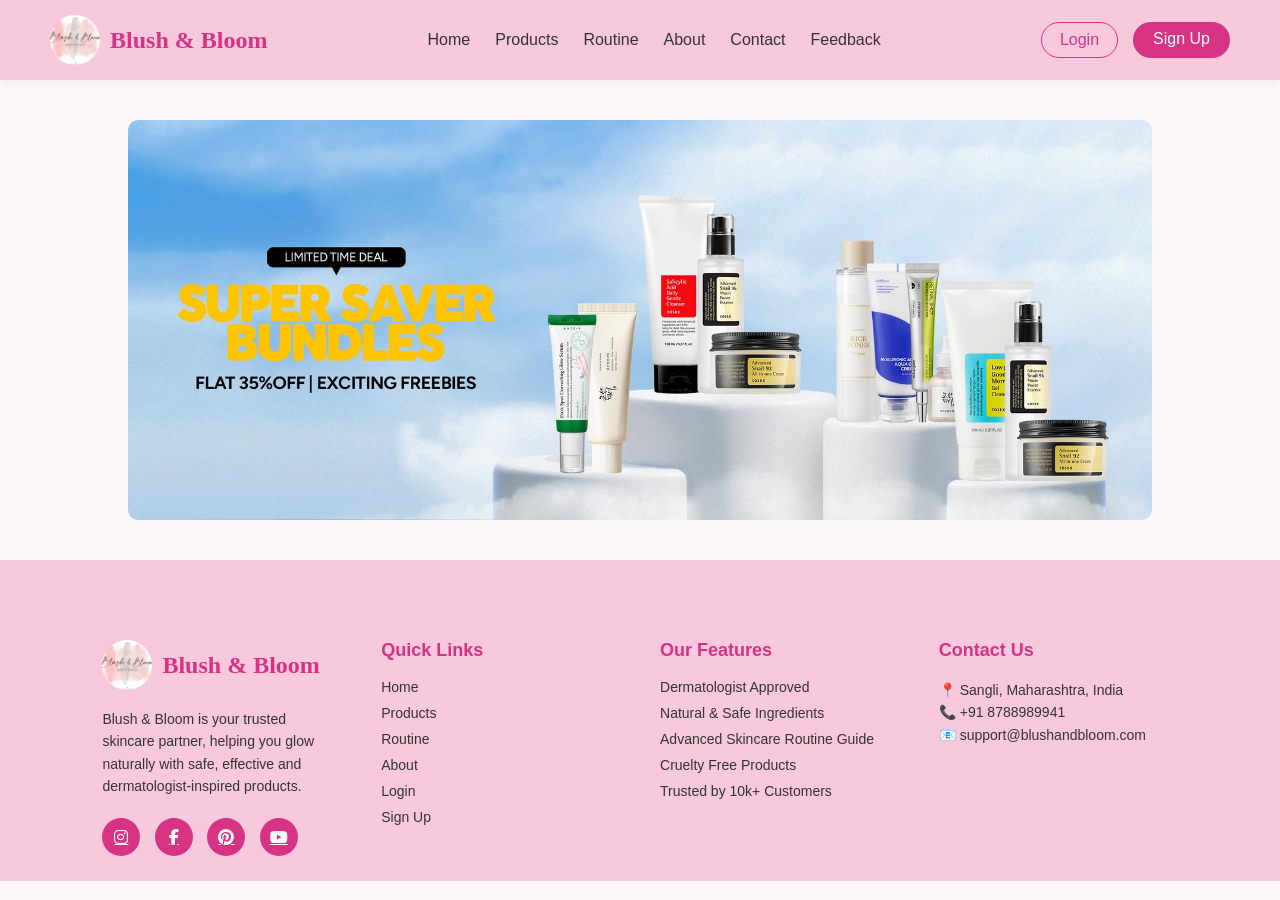
==== index.html @ 433537f0 "fix the footer logo" ====
<!DOCTYPE html>
<html lang="en">
<head>

    <title>Blush & Bloom</title>
    <link rel="stylesheet" href="css/index.css">
   <link rel="stylesheet" href="https://cdnjs.cloudflare.com/ajax/libs/font-awesome/6.5.0/css/all.min.css">
</head>
<body>

    <nav class="navbar">
        <div class="nav-left">
        <img src="images/logo.jpeg" alt="Logo" class="logo">
        <h2 class="brand">Blush & Bloom</h2>
        </div>

        <ul class="nav-links">
            <li><a href="./..index.html">Home</a></li>
            <li><a href="./pages/product.html">Products</a></li>
            <li><a href="./pages/routine.html">Routine</a></li>
            <li><a href="./pages/about.html">About</a></li>
            <li><a href="./pages/contact.html">Contact</a></li>
            <li><a href="./pages/feedback.html">Feedback</a></li>
        </ul>

        <div class="auth-buttons">
            <a href="pages/login.html" class="login-btn">Login</a>
            <a href="./pages/signup.html" class="signup-btn">Sign Up</a>
        </div>
    </nav>

   <section class="slider">

<img src="images/slide1.webp" class="slide active">
<img src="images/slide2.webp" class="slide">
<img src="images/slide3.webp" class="slide">
<img src="images/slide4.webp" class="slide">
<img src="images/slide5.webp" class="slide">
<img src="images/slide6.webp" class="slide">
</section>

<script src="js/index.js"></script>

   <footer class="footer">

    <div class="footer-container">

    
        <div class="footer-col">
          <div class="nav-left">
        <img src="images/logo.jpeg" alt="Logo" class="logo">
        <h2 class="brand">Blush & Bloom</h2>
        </div> &nbsp;  &nbsp; &nbsp; &nbsp;
    
            <p>
                Blush & Bloom is your trusted skincare partner, 
                helping you glow naturally with safe, effective 
                and dermatologist-inspired products.
            </p>

            <div class="social-icons">
                <a href="#"><i class="fab fa-instagram"></i></a>
                <a href="#"><i class="fab fa-facebook-f"></i></a>
                <a href="#"><i class="fab fa-pinterest"></i></a>
                <a href="#"><i class="fab fa-youtube"></i></a>
            </div>
        </div>

      
        <div class="footer-col">
            <h3>Quick Links</h3>
            <ul>
                <li><a href="index.html">Home</a></li>
                <li><a href="pages/product.html">Products</a></li>
                <li><a href="pages/routine.html">Routine</a></li>
                <li><a href="pages/about.html">About</a></li>
                <li><a href="pages/login.html">Login</a></li>
                <li><a href="pages/signup.html">Sign Up</a></li>
            </ul>
        </div>

    <div class="footer-col">
            <h3>Our Features</h3>
            <ul>
                <li> Dermatologist Approved</li>
                <li> Natural & Safe Ingredients</li>
                <li>Advanced Skincare Routine Guide</li>
                <li>Cruelty Free Products</li>
                <li>Trusted by 10k+ Customers</li>
            </ul>
        </div>
             
       <div class="footer-col">
            <h3>Contact Us</h3>
            <p>📍 Sangli, Maharashtra, India</p>
            <p>📞 +91 8788989941</p>
            <p>📧 support@blushandbloom.com</p>
        </div> 

    </div>
</footer>
---- css/index.css ----
* {
    margin: 0;
    padding: 0;
    box-sizing: border-box;
}

body {
    font-family: Arial, sans-serif;
    background-color: #fff8fb;
}


.logo {
    font-size: 24px;
    font-weight: bold;
    color: #d63384;
    
}
body{
    margin:0;
}

.navbar{
    display:flex;
    align-items:center;
    padding:0;
}

.navbar {
    display: flex;
    justify-content: space-between;
    align-items: center;
    padding: 15px 50px;
    background-color: #f8c8dc;
    box-shadow: 0 4px 8px rgba(0,0,0,0.05);
}

.logo{
    width:50px;
    height:50px;
    border-radius:50%;
    object-fit:cover;
    margin-left:0.001cm;
}

.nav-left{
    display:flex;
    align-items:center;
    gap:10px;
}

.logo{
    width:50px;
    height:50px;
    border-radius:50%;
    object-fit:cover;
}

.brand{
    font-family:serif;
    color:#d63384;
}

.nav-links{
    list-style:none;
    display:flex;
    gap:25px;
}

.nav-links a{
    text-decoration:none;
    color:black;
    font-weight:500;
}


.nav-links {
    list-style: none;
    display: flex;
    gap: 25px;
}

.nav-links li {
    list-style: none;
}

.nav-links a {
    text-decoration: none;
    color: #333;
    font-weight: 500;
    transition: 0.3s;
}

.nav-links a:hover {
    color: #d63384;
}

.auth-buttons {
    display: flex;
    gap: 15px;
}

.login-btn {
    padding: 8px 18px;
    border: 1px solid #d63384;
    border-radius: 25px;
    text-decoration: none;
    color: #d63384;
    transition: 0.3s;
}

.login-btn:hover {
    background-color: #d63384;
    color: white;
}

.signup-btn {
    padding: 8px 20px;
    background-color: #d63384;
    color: white;
    border-radius: 25px;
    text-decoration: none;
    transition: 0.3s;
}

.signup-btn:hover {
    background-color: #b0256a;
}

.hero {
    text-align: center;
    padding: 100px 20px;
}

.hero h1 {
    font-size: 36px;
    color: #d63384;
}

.hero p {
    margin-top: 10px;
    font-size: 18px;
    color: #555;
}

.hero {
    flex: 1;
}

.slider{
width:80%;
height:400px;
margin:40px auto;
overflow:hidden;
border-radius:10px;
}

.slide{
width:100%;
height:100%;
object-fit:cover;
object-position:center;
display:none;
}

.slide.active{
display:block;
}
.slides{
display:flex;
transition:transform 0.5s ease;
}

.footer {
    background-color: #f8c8dc;   
    color: #333;
    padding: 80px 8% 25px
}

.footer-container {
    display: flex;
    justify-content: space-between;
    flex-wrap: wrap;
    gap: 40px;
}

.footer-col {
    flex: 1;
    min-width: 230px;
}

.footer-logo {
    color: #d63384;
    margin-bottom: 15px;
    font-size: 22px;
}

.footer h3 {
    margin-bottom: 18px;
    color: #d63384;
    font-size: 18px;
}

.footer-col p {
    font-size: 14px;
    line-height: 1.6;
}

.footer-col ul {
    list-style: none;
}

.footer-col ul li {
    margin-bottom: 10px;
    font-size: 14px;
}

.footer-col ul li a {
    text-decoration: none;
    color: #333;
    transition: 0.3s;
}

.footer-col ul li a:hover {
    color: #d63384;
    padding-left: 5px;
}


.social-icons {
    margin-top: 20px;
}

.social-icons a {
    display: inline-flex;
    align-items: center;
    justify-content: center;
    width: 38px;
    height: 38px;
    border-radius: 50%;
    background-color: #d63384;
    color: #fff;
    margin-right: 10px;
    font-size: 16px;
    transition: 0.3s;
}

.social-icons a:hover {
    background-color: #b0256a;
    transform: translateY(-4px);
}

.footer-bottom {
    text-align: center;
    margin-top: 30px;
    border-top: 1px solid #f3b3cf;
    padding-top: 15px;
    font-size: 13px;
}


@media (max-width: 768px) {

    .footer-container {
        flex-direction: column;
        text-align: center;
    }

}
html, body {
    height: 100%;
}

body {
    display: flex;
    flex-direction: column;
}
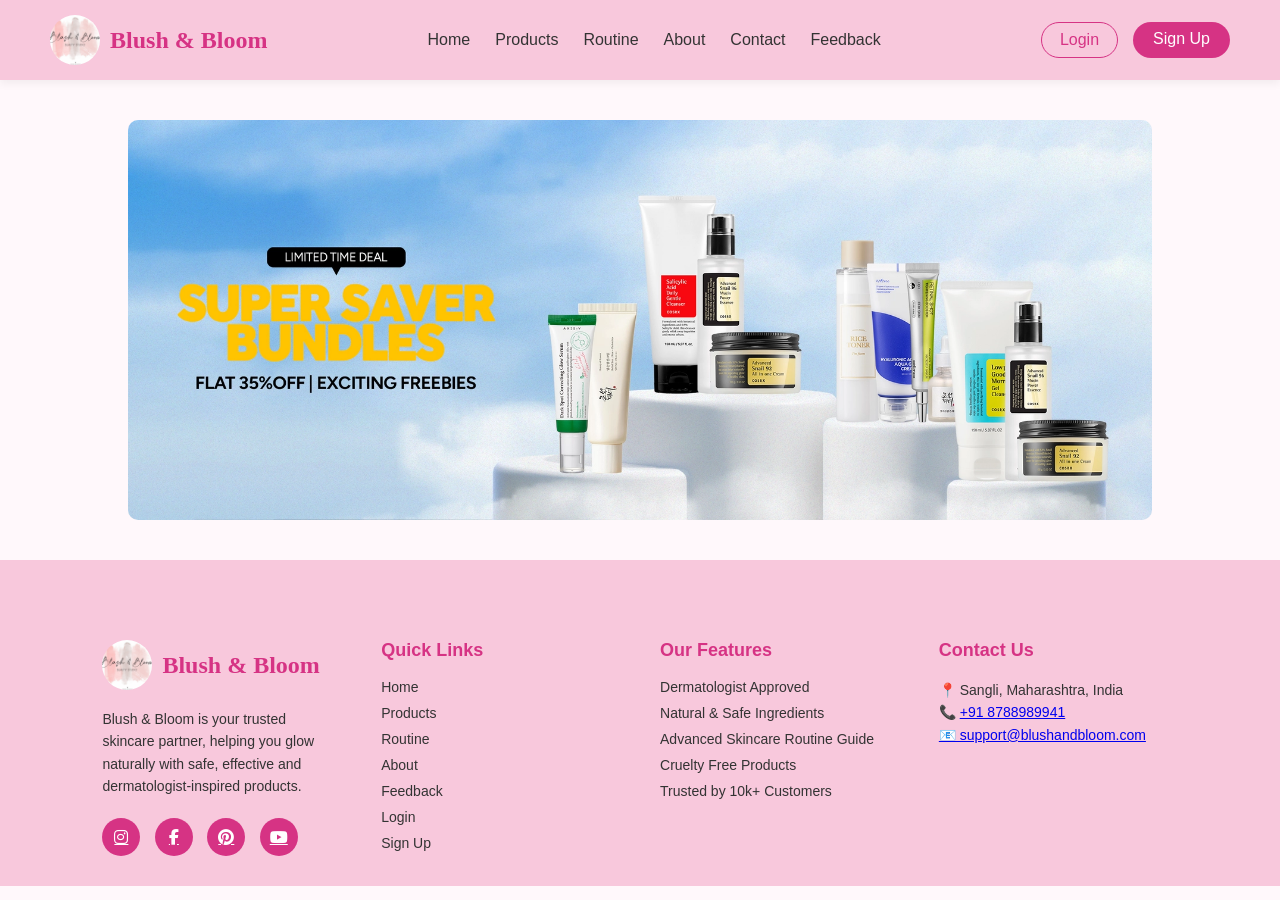
==== commit 78727e68: "Merge branch 'SayaliPawar1312:main' into main" ====
--- a/index.html
+++ b/index.html
@@ -59,6 +59,7 @@
             </p>
 
             <div class="social-icons">
+               
                 <a href="#"><i class="fab fa-instagram"></i></a>
                 <a href="#"><i class="fab fa-facebook-f"></i></a>
                 <a href="#"><i class="fab fa-pinterest"></i></a>
@@ -70,20 +71,21 @@
         <div class="footer-col">
             <h3>Quick Links</h3>
             <ul>
-                <li><a href="index.html">Home</a></li>
-                <li><a href="pages/product.html">Products</a></li>
-                <li><a href="pages/routine.html">Routine</a></li>
-                <li><a href="pages/about.html">About</a></li>
-                <li><a href="pages/login.html">Login</a></li>
-                <li><a href="pages/signup.html">Sign Up</a></li>
+               <li><a href="./index.html">Home</a></li>
+                <li><a href="./pages/product.html">Products</a></li>
+                <li><a href="./pages/routine.html">Routine</a></li>
+                <li><a href="./pages/about.html">About</a></li>
+             <li><a href="./pages/feedback.html">Feedback</a></li>
+                <li><a href="./pages/login.html">Login</a></li>
+                <li><a href="./pages/signup.html">Sign Up</a></li>
             </ul>
         </div>
 
     <div class="footer-col">
             <h3>Our Features</h3>
             <ul>
-                <li> Dermatologist Approved</li>
-                <li> Natural & Safe Ingredients</li>
+                <li>Dermatologist Approved</li>
+                <li>Natural & Safe Ingredients</li>
                 <li>Advanced Skincare Routine Guide</li>
                 <li>Cruelty Free Products</li>
                 <li>Trusted by 10k+ Customers</li>
@@ -93,8 +95,11 @@
        <div class="footer-col">
             <h3>Contact Us</h3>
             <p>📍 Sangli, Maharashtra, India</p>
-            <p>📞 +91 8788989941</p>
-            <p>📧 support@blushandbloom.com</p>
+            <p>📞 <a href="tel:+8788989941" class="menu-subitem">+91 8788989941</a></p>
+            <p> <a href="mailto:support@blushandbloom.com.com" class="menu-subitem">
+                 📧 support@blushandbloom.com
+                </a>
+         
         </div> 
 
     </div>
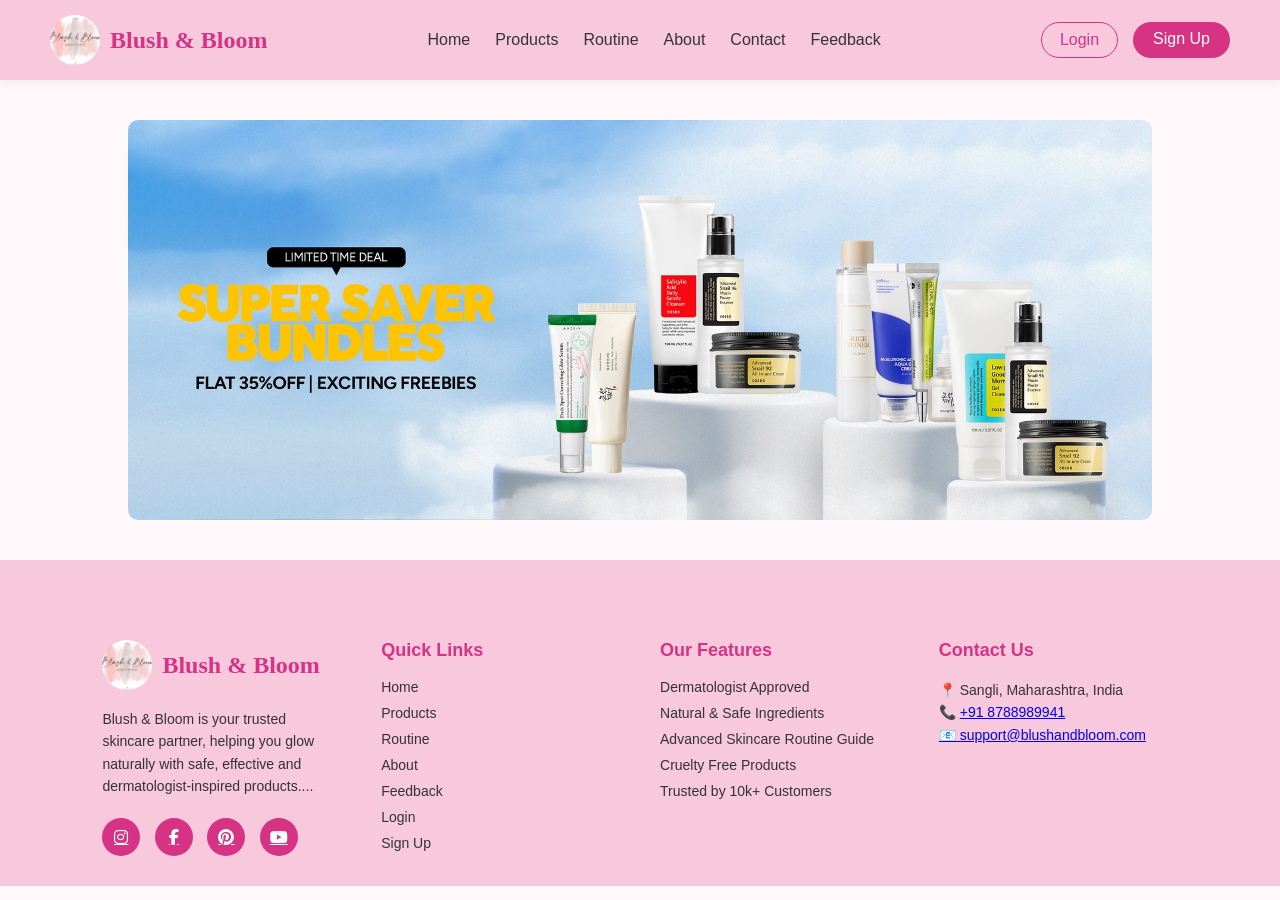
==== commit 12e8f2f5: "Merge branch 'SayaliPawar1312:main' into main" ====
--- a/index.html
+++ b/index.html
@@ -7,7 +7,6 @@
    <link rel="stylesheet" href="https://cdnjs.cloudflare.com/ajax/libs/font-awesome/6.5.0/css/all.min.css">
 </head>
 <body>
-
     <nav class="navbar">
         <div class="nav-left">
         <img src="images/logo.jpeg" alt="Logo" class="logo">
@@ -55,7 +54,7 @@
             <p>
                 Blush & Bloom is your trusted skincare partner, 
                 helping you glow naturally with safe, effective 
-                and dermatologist-inspired products.
+                and dermatologist-inspired products....
             </p>
 
             <div class="social-icons">
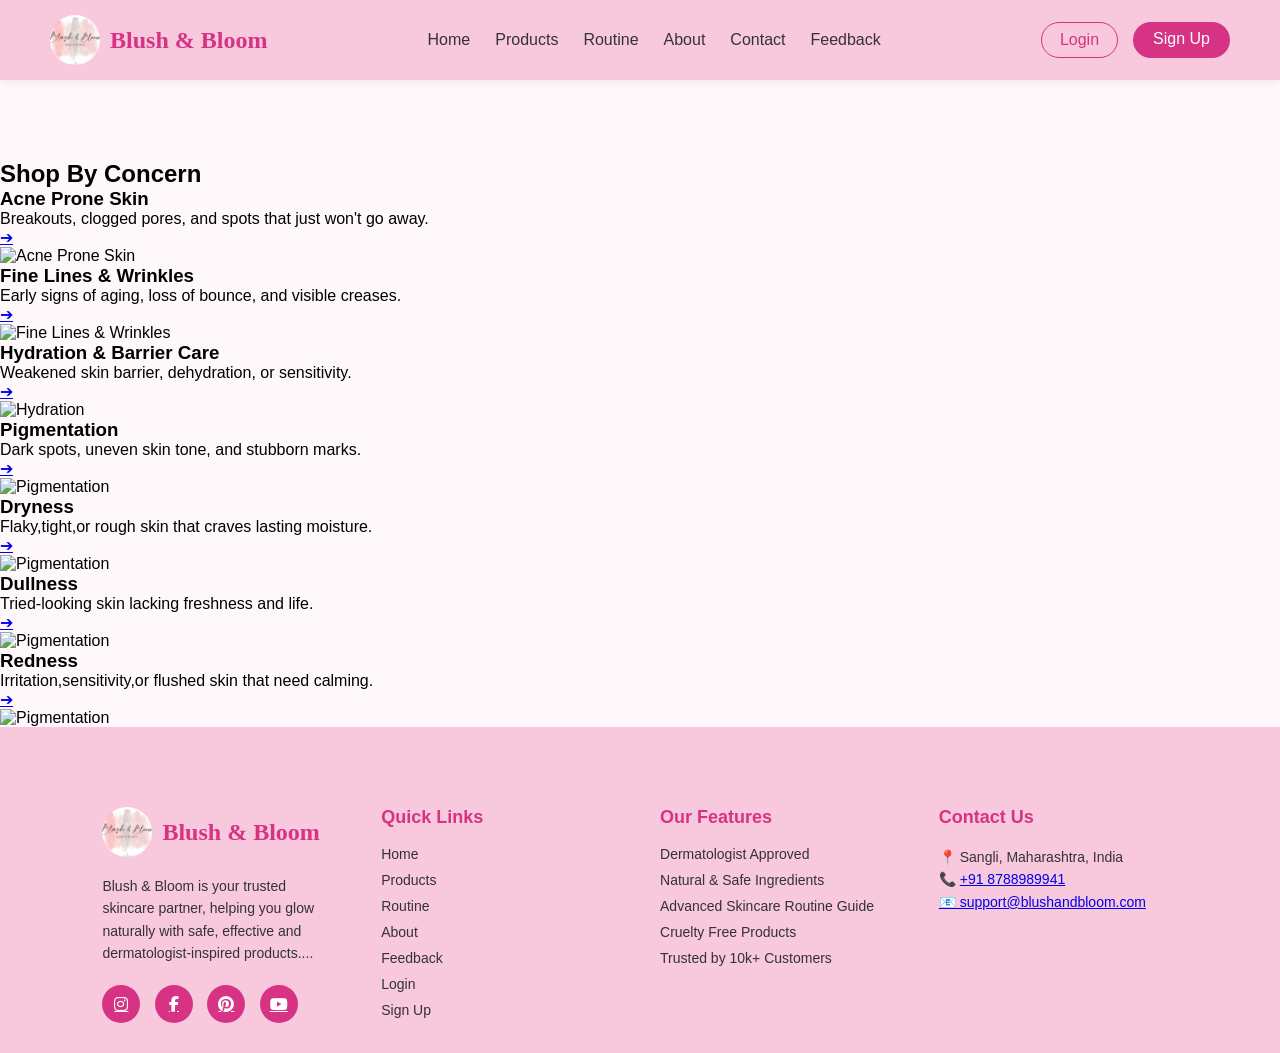
==== commit a5f1815d: "images added in cards" ====
--- a/index.html
+++ b/index.html
@@ -1,16 +1,18 @@
 <!DOCTYPE html>
 <html lang="en">
+
 <head>
 
     <title>Blush & Bloom</title>
-    <link rel="stylesheet" href="css/index.css">
-   <link rel="stylesheet" href="https://cdnjs.cloudflare.com/ajax/libs/font-awesome/6.5.0/css/all.min.css">
+    <link rel="stylesheet" href="./css/index.css">
+    <link rel="stylesheet" href="https://cdnjs.cloudflare.com/ajax/libs/font-awesome/6.5.0/css/all.min.css">
 </head>
+
 <body>
     <nav class="navbar">
         <div class="nav-left">
-        <img src="images/logo.jpeg" alt="Logo" class="logo">
-        <h2 class="brand">Blush & Bloom</h2>
+            <img src="images/logo.jpeg" alt="Logo" class="logo">
+            <h2 class="brand">Blush & Bloom</h2>
         </div>
 
         <ul class="nav-links">
@@ -28,78 +30,152 @@
         </div>
     </nav>
 
-   <section class="slider">
+    <div class="slider">
 
-<img src="images/slide1.webp" class="slide active">
-<img src="images/slide2.webp" class="slide">
-<img src="images/slide3.webp" class="slide">
-<img src="images/slide4.webp" class="slide">
-<img src="images/slide5.webp" class="slide">
-<img src="images/slide6.webp" class="slide">
+        <img src="images/slide1.webp" class="slide active">
+        <img src="images/slide2.webp" class="slide">
+        <img src="images/slide3.webp" class="slide">
+        <img src="images/slide4.webp" class="slide">
+        <img src="images/slide5.webp" class="slide">
+        <img src="images/slide6.webp" class="slide">
+    </div>
+
+    <script src="js/index.js"></script>
+
+    <section class="shop-by-concern">
+    <h2 class="section-title">Shop By Concern</h2>
+    
+    <div class="concern-container">
+        <div class="concern-card">
+            <div class="card-content">
+                <h3>Acne Prone Skin</h3>
+                <p>Breakouts, clogged pores, and spots that just won't go away.</p>
+                <a href="#" class="arrow-btn">➔</a>
+            </div>
+            <img src="images/.webp" alt="Acne Prone Skin">
+        </div>
+
+        <div class="concern-card">
+            <div class="card-content">
+                <h3>Fine Lines & Wrinkles</h3>
+                <p>Early signs of aging, loss of bounce, and visible creases.</p>
+                <a href="#" class="arrow-btn">➔</a>
+            </div>
+            <img src="images/fine-lines.webp" alt="Fine Lines & Wrinkles">
+        </div>
+
+        <div class="concern-card">
+            <div class="card-content">
+                <h3>Hydration & Barrier Care</h3>
+                <p>Weakened skin barrier, dehydration, or sensitivity.</p>
+                <a href="#" class="arrow-btn">➔</a>
+            </div>
+            <img src="images/hydration.webp" alt="Hydration">
+        </div>
+
+        <div class="concern-card">
+            <div class="card-content">
+                <h3>Pigmentation</h3>
+                <p>Dark spots, uneven skin tone, and stubborn marks.</p>
+                <a href="#" class="arrow-btn">➔</a>
+            </div>
+            <img src="images/pigmentation.webp" alt="Pigmentation">
+        </div>
+
+         <div class="concern-card">
+            <div class="card-content">
+                <h3>Dryness</h3>
+                <p>Flaky,tight,or rough skin that craves lasting moisture.</p>
+                <a href="#" class="arrow-btn">➔</a>
+            </div>
+            <img src="images/dryness.webp" alt="Pigmentation">
+        </div>
+
+         <div class="concern-card">
+            <div class="card-content">
+                <h3>Dullness</h3>
+                <p>Tried-looking skin lacking freshness and life.</p>
+                <a href="#" class="arrow-btn">➔</a>
+            </div>
+            <img src="images/dullness.webp" alt="Pigmentation">
+        </div>
+
+         <div class="concern-card">
+            <div class="card-content">
+                <h3>Redness</h3>
+                <p>Irritation,sensitivity,or flushed skin that need calming.</p>
+                <a href="#" class="arrow-btn">➔</a>
+            </div>
+            <img src="images/redness.webp" alt="Pigmentation">
+        </div>
+
+
+    </div>
 </section>
 
-<script src="js/index.js"></script>
+        </script>
+    </div>
 
-   <footer class="footer">
+    <footer class="footer">
 
-    <div class="footer-container">
+        <div class="footer-container">
 
-    
-        <div class="footer-col">
-          <div class="nav-left">
-        <img src="images/logo.jpeg" alt="Logo" class="logo">
-        <h2 class="brand">Blush & Bloom</h2>
-        </div> &nbsp;  &nbsp; &nbsp; &nbsp;
-    
-            <p>
-                Blush & Bloom is your trusted skincare partner, 
-                helping you glow naturally with safe, effective 
-                and dermatologist-inspired products....
-            </p>
 
-            <div class="social-icons">
-               
-                <a href="#"><i class="fab fa-instagram"></i></a>
-                <a href="#"><i class="fab fa-facebook-f"></i></a>
-                <a href="#"><i class="fab fa-pinterest"></i></a>
-                <a href="#"><i class="fab fa-youtube"></i></a>
+            <div class="footer-col">
+                <div class="nav-left">
+                    <img src="images/logo.jpeg" alt="Logo" class="logo">
+                    <h2 class="brand">Blush & Bloom</h2>
+                </div> &nbsp; &nbsp; &nbsp; &nbsp;
+
+                <p>
+                    Blush & Bloom is your trusted skincare partner,
+                    helping you glow naturally with safe, effective
+                    and dermatologist-inspired products....
+                </p>
+
+                <div class="social-icons">
+
+                    <a href="#"><i class="fab fa-instagram"></i></a>
+                    <a href="#"><i class="fab fa-facebook-f"></i></a>
+                    <a href="#"><i class="fab fa-pinterest"></i></a>
+                    <a href="#"><i class="fab fa-youtube"></i></a>
+                </div>
             </div>
+
+
+            <div class="footer-col">
+                <h3>Quick Links</h3>
+                <ul>
+                    <li><a href="./index.html">Home</a></li>
+                    <li><a href="./pages/product.html">Products</a></li>
+                    <li><a href="./pages/routine.html">Routine</a></li>
+                    <li><a href="./pages/about.html">About</a></li>
+                    <li><a href="./pages/feedback.html">Feedback</a></li>
+                    <li><a href="./pages/login.html">Login</a></li>
+                    <li><a href="./pages/signup.html">Sign Up</a></li>
+                </ul>
+            </div>
+
+            <div class="footer-col">
+                <h3>Our Features</h3>
+                <ul>
+                    <li>Dermatologist Approved</li>
+                    <li>Natural & Safe Ingredients</li>
+                    <li>Advanced Skincare Routine Guide</li>
+                    <li>Cruelty Free Products</li>
+                    <li>Trusted by 10k+ Customers</li>
+                </ul>
+            </div>
+
+            <div class="footer-col">
+                <h3>Contact Us</h3>
+                <p>📍 Sangli, Maharashtra, India</p>
+                <p>📞 <a href="tel:+8788989941" class="menu-subitem">+91 8788989941</a></p>
+                <p> <a href="mailto:support@blushandbloom.com.com" class="menu-subitem">
+                        📧 support@blushandbloom.com
+                    </a>
+
+            </div>
+
         </div>
-
-      
-        <div class="footer-col">
-            <h3>Quick Links</h3>
-            <ul>
-               <li><a href="./index.html">Home</a></li>
-                <li><a href="./pages/product.html">Products</a></li>
-                <li><a href="./pages/routine.html">Routine</a></li>
-                <li><a href="./pages/about.html">About</a></li>
-             <li><a href="./pages/feedback.html">Feedback</a></li>
-                <li><a href="./pages/login.html">Login</a></li>
-                <li><a href="./pages/signup.html">Sign Up</a></li>
-            </ul>
-        </div>
-
-    <div class="footer-col">
-            <h3>Our Features</h3>
-            <ul>
-                <li>Dermatologist Approved</li>
-                <li>Natural & Safe Ingredients</li>
-                <li>Advanced Skincare Routine Guide</li>
-                <li>Cruelty Free Products</li>
-                <li>Trusted by 10k+ Customers</li>
-            </ul>
-        </div>
-             
-       <div class="footer-col">
-            <h3>Contact Us</h3>
-            <p>📍 Sangli, Maharashtra, India</p>
-            <p>📞 <a href="tel:+8788989941" class="menu-subitem">+91 8788989941</a></p>
-            <p> <a href="mailto:support@blushandbloom.com.com" class="menu-subitem">
-                 📧 support@blushandbloom.com
-                </a>
-         
-        </div> 
-
-    </div>
-</footer>+    </footer>
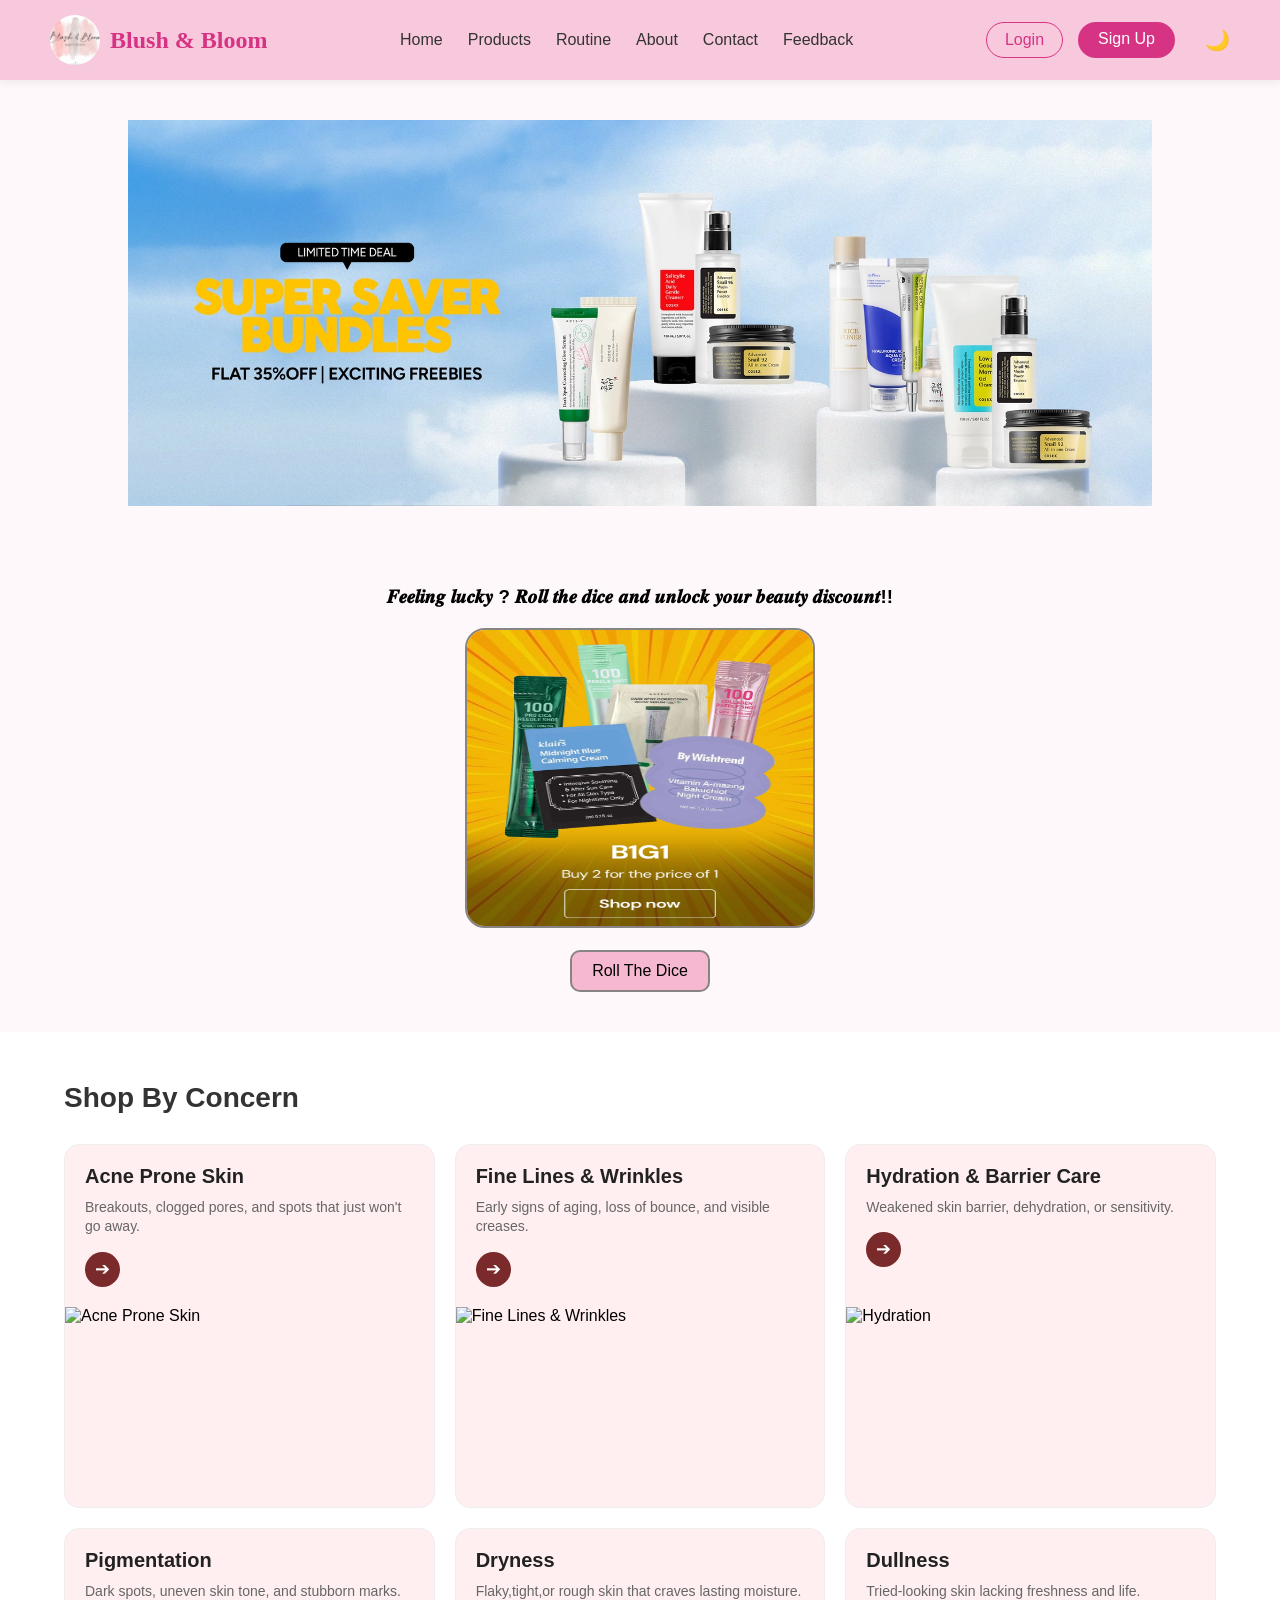
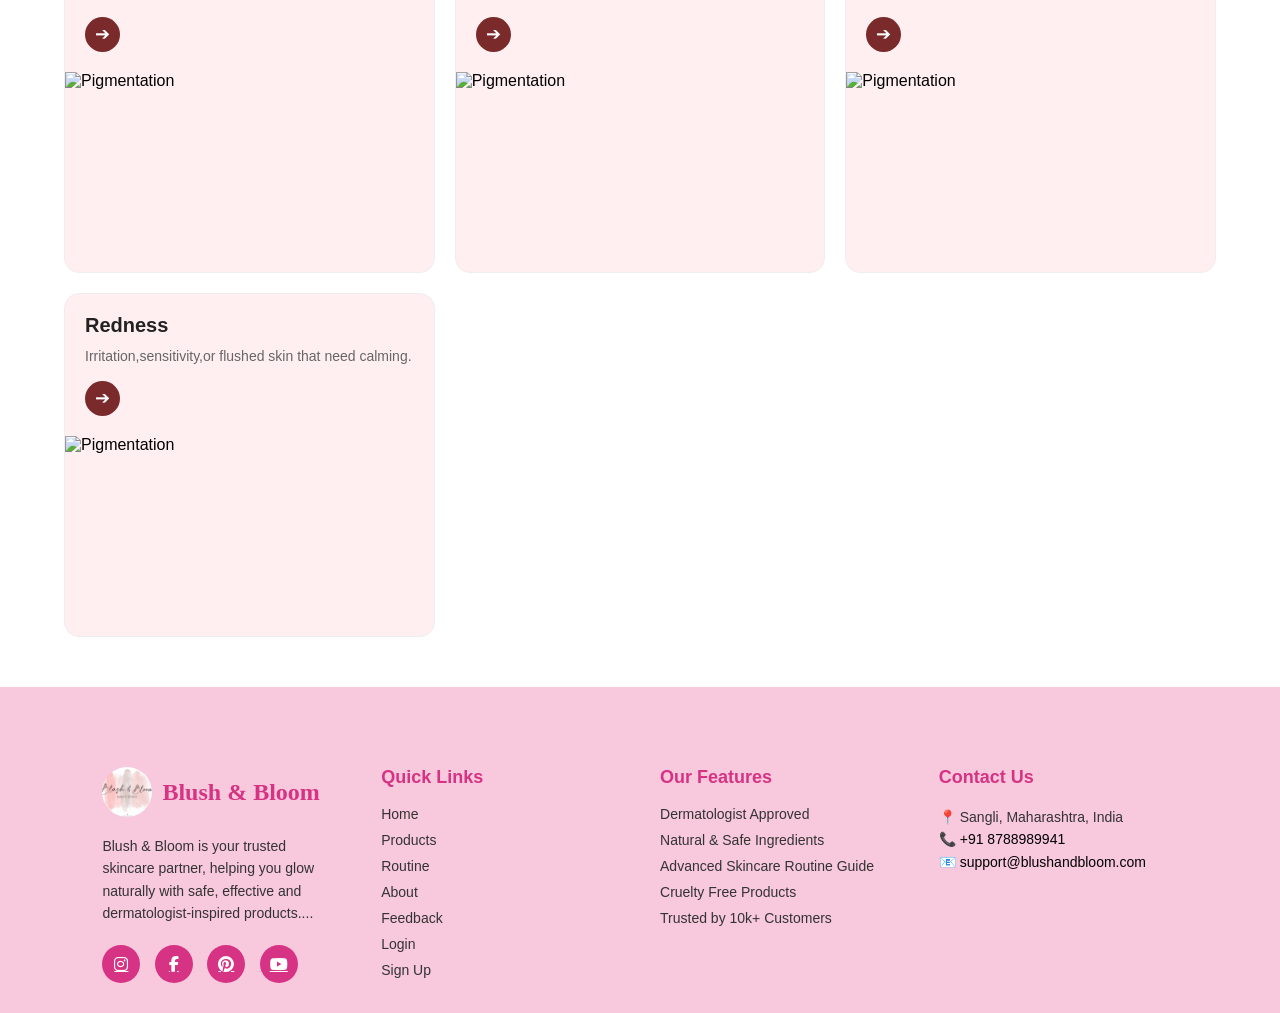
==== commit 7ca4be72: "overall index page is done" ====
--- a/index.html
+++ b/index.html
@@ -1,13 +1,10 @@
 <!DOCTYPE html>
 <html lang="en">
-
 <head>
-
     <title>Blush & Bloom</title>
     <link rel="stylesheet" href="./css/index.css">
     <link rel="stylesheet" href="https://cdnjs.cloudflare.com/ajax/libs/font-awesome/6.5.0/css/all.min.css">
 </head>
-
 <body>
     <nav class="navbar">
         <div class="nav-left">
@@ -27,6 +24,8 @@
         <div class="auth-buttons">
             <a href="pages/login.html" class="login-btn">Login</a>
             <a href="./pages/signup.html" class="signup-btn">Sign Up</a>
+        <button id="themeToggle" class="theme-btn">🌙</button>
+</button>
         </div>
     </nav>
 
@@ -42,79 +41,117 @@
 
     <script src="js/index.js"></script>
 
-    <section class="shop-by-concern">
-    <h2 class="section-title">Shop By Concern</h2>
-    
-    <div class="concern-container">
-        <div class="concern-card">
-            <div class="card-content">
-                <h3>Acne Prone Skin</h3>
-                <p>Breakouts, clogged pores, and spots that just won't go away.</p>
-                <a href="#" class="arrow-btn">➔</a>
-            </div>
-            <img src="images/.webp" alt="Acne Prone Skin">
-        </div>
-
-        <div class="concern-card">
-            <div class="card-content">
-                <h3>Fine Lines & Wrinkles</h3>
-                <p>Early signs of aging, loss of bounce, and visible creases.</p>
-                <a href="#" class="arrow-btn">➔</a>
-            </div>
-            <img src="images/fine-lines.webp" alt="Fine Lines & Wrinkles">
-        </div>
-
-        <div class="concern-card">
-            <div class="card-content">
-                <h3>Hydration & Barrier Care</h3>
-                <p>Weakened skin barrier, dehydration, or sensitivity.</p>
-                <a href="#" class="arrow-btn">➔</a>
-            </div>
-            <img src="images/hydration.webp" alt="Hydration">
-        </div>
-
-        <div class="concern-card">
-            <div class="card-content">
-                <h3>Pigmentation</h3>
-                <p>Dark spots, uneven skin tone, and stubborn marks.</p>
-                <a href="#" class="arrow-btn">➔</a>
-            </div>
-            <img src="images/pigmentation.webp" alt="Pigmentation">
-        </div>
-
-         <div class="concern-card">
-            <div class="card-content">
-                <h3>Dryness</h3>
-                <p>Flaky,tight,or rough skin that craves lasting moisture.</p>
-                <a href="#" class="arrow-btn">➔</a>
-            </div>
-            <img src="images/dryness.webp" alt="Pigmentation">
-        </div>
-
-         <div class="concern-card">
-            <div class="card-content">
-                <h3>Dullness</h3>
-                <p>Tried-looking skin lacking freshness and life.</p>
-                <a href="#" class="arrow-btn">➔</a>
-            </div>
-            <img src="images/dullness.webp" alt="Pigmentation">
-        </div>
-
-         <div class="concern-card">
-            <div class="card-content">
-                <h3>Redness</h3>
-                <p>Irritation,sensitivity,or flushed skin that need calming.</p>
-                <a href="#" class="arrow-btn">➔</a>
-            </div>
-            <img src="images/redness.webp" alt="Pigmentation">
-        </div>
-
-
-    </div>
-</section>
-
+    <div class="dice-container">
+        <h3>𝑭𝒆𝒆𝒍𝒊𝒏𝒈 𝒍𝒖𝒄𝒌𝒚 ?
+𝑹𝒐𝒍𝒍 𝒕𝒉𝒆 𝒅𝒊𝒄𝒆 𝒂𝒏𝒅 𝒖𝒏𝒍𝒐𝒄𝒌 𝒚𝒐𝒖𝒓 𝒃𝒆𝒂𝒖𝒕𝒚 𝒅𝒊𝒔𝒄𝒐𝒖𝒏𝒕!!</h3>
+        <img src="images/dice1.webp" alt="discount" id="dice" class="dice-img" />
+        <br> <br>
+        <button type="button" onclick="rollDice()" class="dice">Roll The Dice</button>
+
+        <script>
+            const diceImg = document.getElementById("dice");
+            function rollDice() {
+                const min = 1;
+                const max = 7;
+
+                const randomNumber = Math.floor(Math.random() * (max - min)) + min;
+                switch (randomNumber) {
+                    case 1: diceImg.src = "images/dice2.jpg";
+                        console.log(randomNumber);
+                        break;
+                    case 2: diceImg.src = "images/dice3.webp";
+                        console.log(randomNumber);
+
+                        break;
+                    case 3: diceImg.src = "images/dice4.webp";
+                        console.log(randomNumber);
+
+                        break;
+                    case 4: diceImg.src = "images/dice-5.jpg";
+                        console.log(randomNumber);
+
+                        break;
+                    case 5: diceImg.src = "images/dice-6.jpg";
+                        console.log(randomNumber);
+
+                        break;
+                    case 6: diceImg.src = "images/dice-7.jpg";
+                        console.log(randomNumber);
+
+                        break;
+                }
+            }
         </script>
     </div>
+
+    <section class="shop-by-concern">
+        <h2 class="section-title">Shop By Concern</h2>
+
+        <div class="concern-container">
+            <div class="concern-card">
+                <div class="card-content">
+                    <h3>Acne Prone Skin</h3>
+                    <p>Breakouts, clogged pores, and spots that just won't go away.</p>
+                    <a href="pages/product.html" class="arrow-btn">➔</a>
+                </div>
+                <img src="images/acne.webp" alt="Acne Prone Skin">
+            </div>
+
+            <div class="concern-card">
+                <div class="card-content">
+                    <h3>Fine Lines & Wrinkles</h3>
+                    <p>Early signs of aging, loss of bounce, and visible creases.</p>
+                  <a href="pages/product.html" class="arrow-btn">➔</a>
+                </div>
+                <img src="images/fine-lines.webp" alt="Fine Lines & Wrinkles">
+            </div>
+
+            <div class="concern-card">
+                <div class="card-content">
+                    <h3>Hydration & Barrier Care</h3>
+                    <p>Weakened skin barrier, dehydration, or sensitivity.</p>
+                     <a href="pages/product.html" class="arrow-btn">➔</a>
+                </div>
+                <img src="images/hydration.webp" alt="Hydration">
+            </div>
+
+            <div class="concern-card">
+                <div class="card-content">
+                    <h3>Pigmentation</h3>
+                    <p>Dark spots, uneven skin tone, and stubborn marks.</p>
+                     <a href="pages/product.html" class="arrow-btn">➔</a>
+                </div>
+                <img src="images/pigmentation.webp" alt="Pigmentation">
+            </div>
+
+            <div class="concern-card">
+                <div class="card-content">
+                    <h3>Dryness</h3>
+                    <p>Flaky,tight,or rough skin that craves lasting moisture.</p>
+              <a href="pages/product.html" class="arrow-btn">➔</a>
+                </div>
+                <img src="images/dryness.webp" alt="Pigmentation">
+            </div>
+
+            <div class="concern-card">
+                <div class="card-content">
+                    <h3>Dullness</h3>
+                    <p>Tried-looking skin lacking freshness and life.</p>
+                    <a href="pages/product.html" class="arrow-btn">➔</a>
+                </div>
+                <img src="images/dullness.webp" alt="Pigmentation">
+            </div>
+
+            <div class="concern-card">
+                <div class="card-content">
+                    <h3>Redness</h3>
+                    <p>Irritation,sensitivity,or flushed skin that need calming.</p>
+                   <a href="pages/product.html" class="arrow-btn">➔</a>
+                </div>
+                <img src="images/redness.webp" alt="Pigmentation">
+            </div>
+        </div>
+    </section>
 
     <footer class="footer">
 
--- a/css/index.css
+++ b/css/index.css
@@ -100,6 +100,25 @@
     display: flex;
     gap: 15px;
 }
+.theme-btn{
+background: transparent;
+border: none;
+font-size: 20px;
+cursor: pointer;
+margin-left: 15px;
+}
+
+.navbar.dark-mode{
+background:#111;
+}
+
+.navbar.dark-mode a{
+color:white;
+}
+
+.navbar.dark-mode .brand{
+color:#ff6b81;
+}
 
 .login-btn {
     padding: 8px 18px;
@@ -152,8 +171,8 @@
 width:80%;
 height:400px;
 margin:40px auto;
-overflow:hidden;
 border-radius:10px;
+position: relative;
 }
 
 .slide{
@@ -167,6 +186,7 @@
 .slide.active{
 display:block;
 }
+
 .slides{
 display:flex;
 transition:transform 0.5s ease;
@@ -227,6 +247,10 @@
     padding-left: 5px;
 }
 
+.menu-subitem{
+    text-decoration: none;
+    color: black;
+}
 
 .social-icons {
     margin-top: 20px;
@@ -276,3 +300,118 @@
     display: flex;
     flex-direction: column;
 }
+
+.shop-by-concern {
+    padding: 50px 5%;
+    background-color: #fff;
+    font-family: Arial, sans-serif;
+}
+
+.section-title {
+    font-size: 28px;
+    font-weight: bold;
+    margin-bottom: 30px;
+    color: #333;
+}
+
+.concern-container {
+    display: grid;
+    grid-template-columns: repeat(auto-fit, minmax(280px, 1fr));
+    gap: 20px;
+}
+
+.concern-card {
+    background-color: #FFEFF1 ; 
+    border-radius: 15px;
+    overflow: hidden;
+    display: flex;
+    flex-direction: column;
+    justify-content: space-between;
+    transition: transform 0.3s ease;
+    border: 1px solid #eee;
+}
+
+.concern-card:hover {
+    transform: translateY(-5px);
+}
+
+.card-content {
+    padding: 20px;
+}
+
+.card-content h3 {
+    font-size: 20px;
+    margin-bottom: 10px;
+    color: #222;
+}
+
+.card-content p {
+    font-size: 14px;
+    color: #666;
+    line-height: 1.4;
+    margin-bottom: 15px;
+}
+
+.arrow-btn {
+    display: inline-block;
+    width: 35px;
+    height: 35px;
+    background-color: #7a2a2a; 
+    color: white;
+    text-align: center;
+    line-height: 35px;
+    border-radius: 50%;
+    text-decoration: none;
+    font-size: 18px;
+}
+
+.concern-card img {
+    width: 100%;
+    height: 200px;
+    object-fit: cover;
+    display: block;
+}
+
+@media (max-width: 600px) {
+    .concern-container {
+        grid-template-columns: 1fr;
+    }
+}
+
+.dice-img {
+    width: 350px;
+    height: 300px;
+    border: #898484 solid 2px;
+    border-radius: 20px;
+    text-align: right;
+}
+
+.dice-container {
+    text-align: center;
+    margin: 40px 0;
+}
+
+.dice-container h3 {
+    color: #000000;
+    margin-bottom: 20px;
+}
+
+.dice {
+    padding: 10px 20px;
+    font-size: 16px;
+    background-color: #f6b8d1;
+    color: #000000;
+    border:#898484 solid 2px;
+    border-radius: 10px;
+    cursor: pointer;
+}
+
+.dice:hover {
+    background-color: #d63384;
+    color: #fff;
+}
+
+.heading{
+    background-color:  #f8c8dc;
+    padding: 20px;
+}
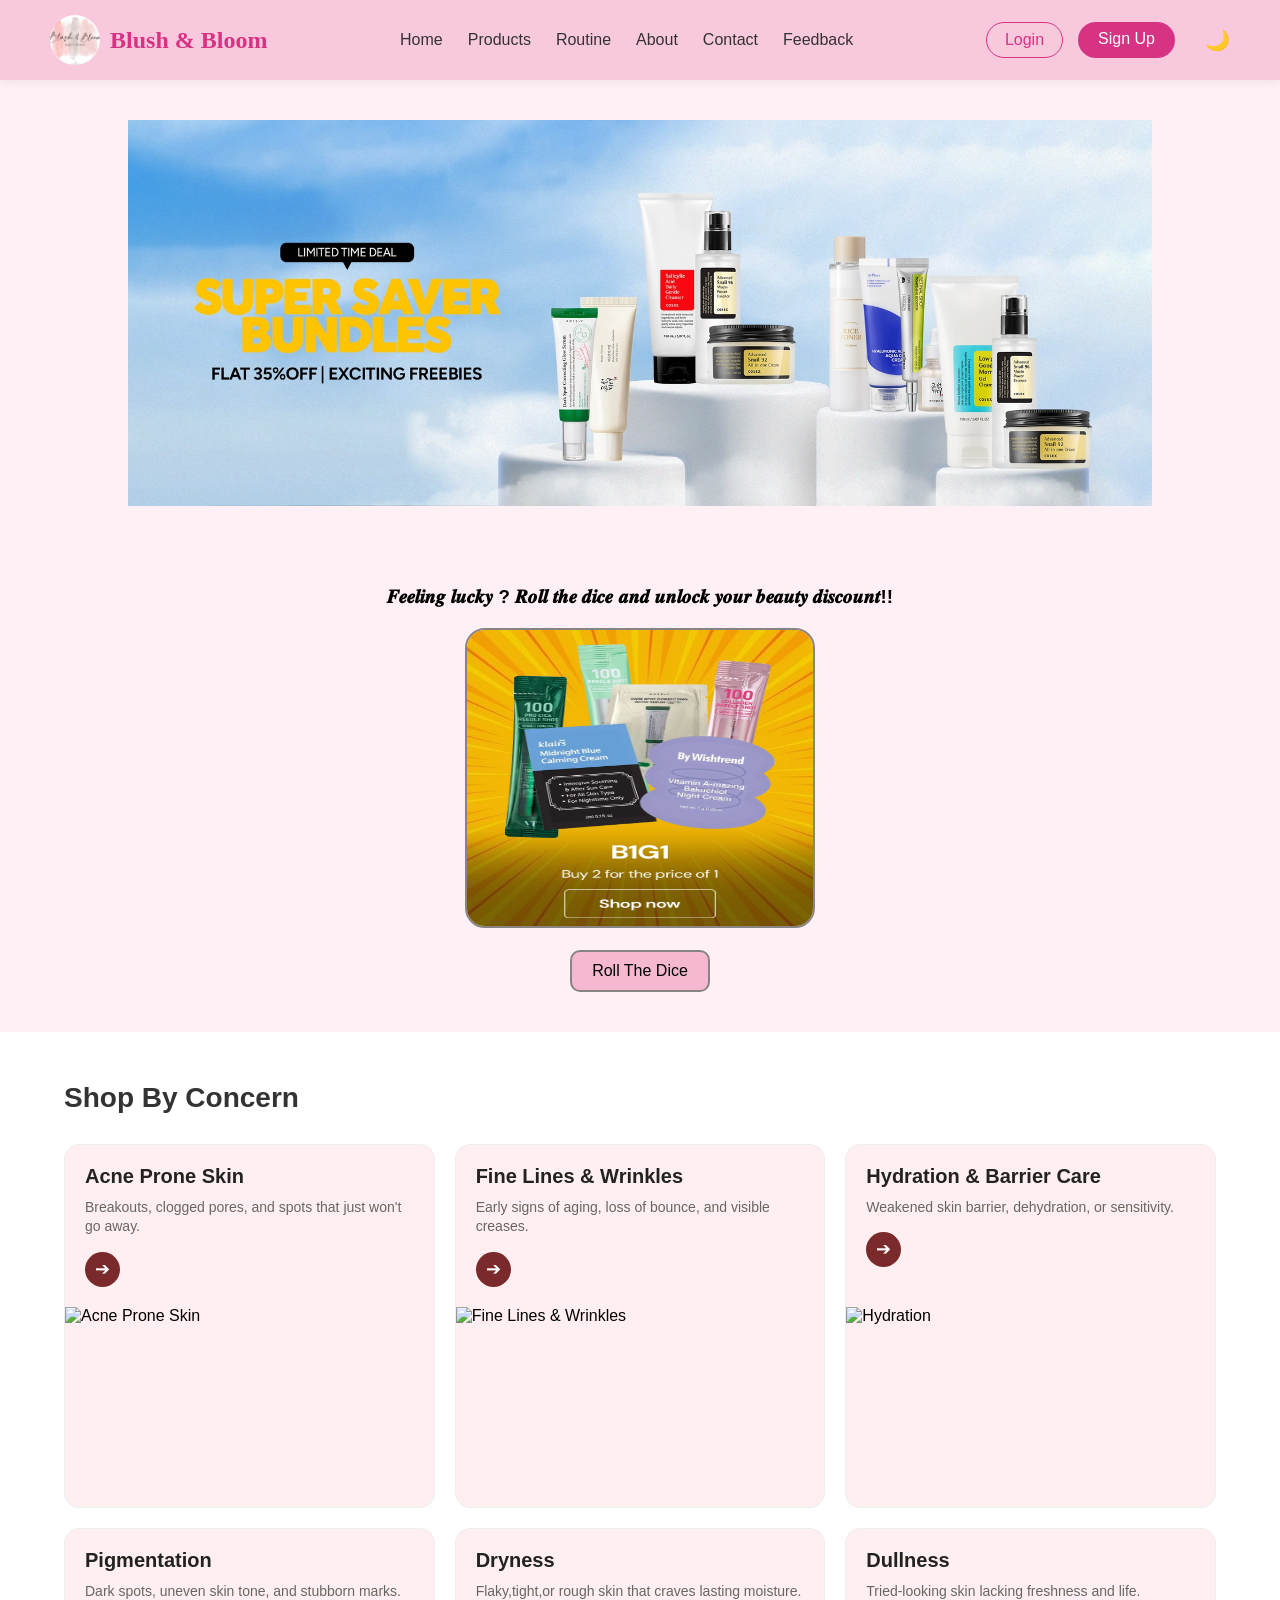
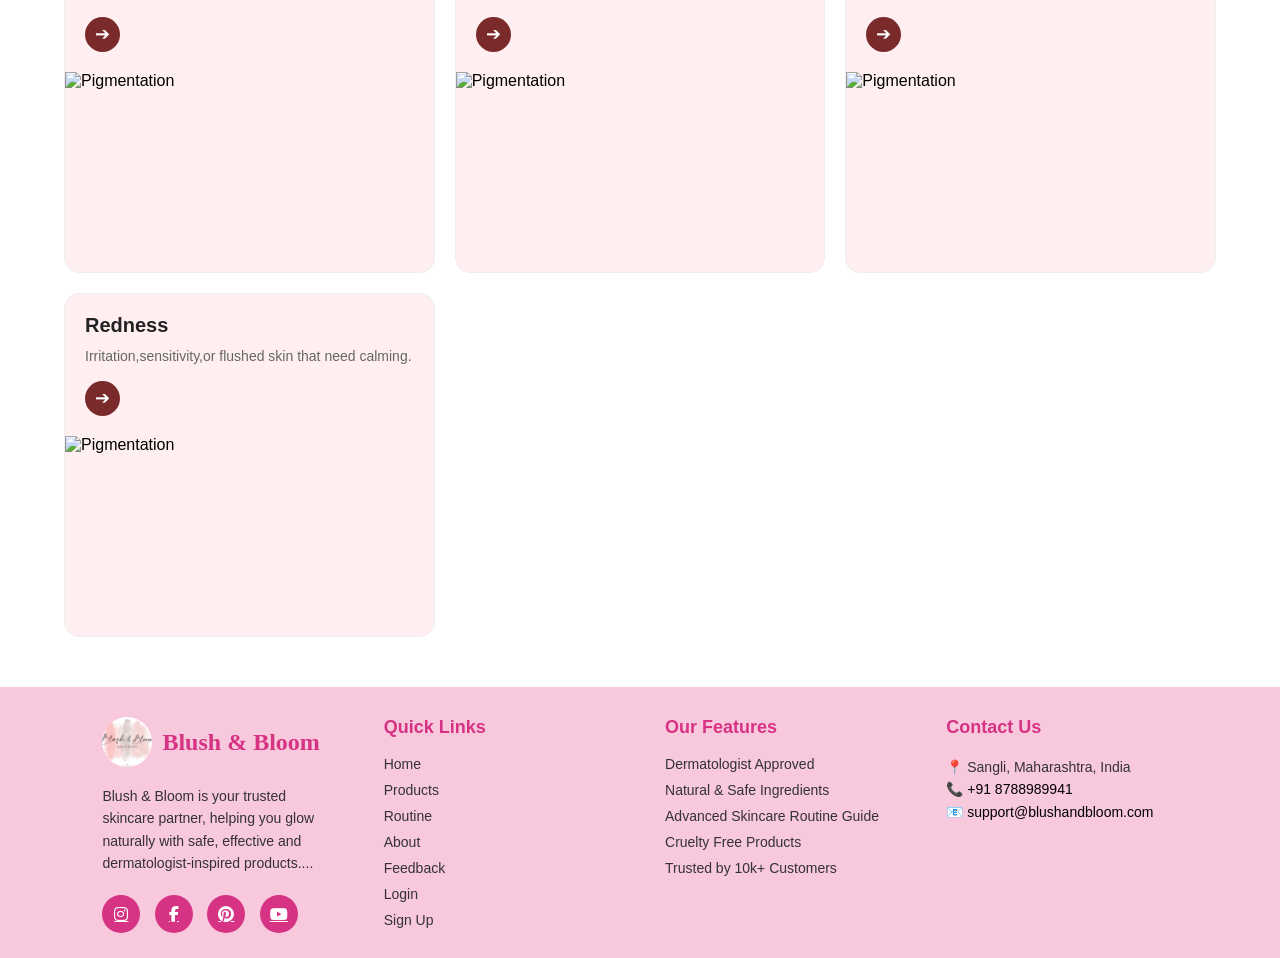
==== commit 618e62a4: "Merge branch 'SayaliPawar1312:main' into main" ====
--- a/index.html
+++ b/index.html
@@ -3,6 +3,8 @@
 <head>
     <title>Blush & Bloom</title>
     <link rel="stylesheet" href="./css/index.css">
+       <link rel="stylesheet" href="./css/navbar.css">
+        <link rel="stylesheet" href="./css/footer.css">
     <link rel="stylesheet" href="https://cdnjs.cloudflare.com/ajax/libs/font-awesome/6.5.0/css/all.min.css">
 </head>
 <body>
--- a/css/index.css
+++ b/css/index.css
@@ -7,7 +7,7 @@
 
 body {
     font-family: Arial, sans-serif;
-    background-color: #fff8fb;
+    background-color: #fff0f5;
 }
 
 
@@ -192,114 +192,6 @@
 transition:transform 0.5s ease;
 }
 
-.footer {
-    background-color: #f8c8dc;   
-    color: #333;
-    padding: 80px 8% 25px
-}
-
-.footer-container {
-    display: flex;
-    justify-content: space-between;
-    flex-wrap: wrap;
-    gap: 40px;
-}
-
-.footer-col {
-    flex: 1;
-    min-width: 230px;
-}
-
-.footer-logo {
-    color: #d63384;
-    margin-bottom: 15px;
-    font-size: 22px;
-}
-
-.footer h3 {
-    margin-bottom: 18px;
-    color: #d63384;
-    font-size: 18px;
-}
-
-.footer-col p {
-    font-size: 14px;
-    line-height: 1.6;
-}
-
-.footer-col ul {
-    list-style: none;
-}
-
-.footer-col ul li {
-    margin-bottom: 10px;
-    font-size: 14px;
-}
-
-.footer-col ul li a {
-    text-decoration: none;
-    color: #333;
-    transition: 0.3s;
-}
-
-.footer-col ul li a:hover {
-    color: #d63384;
-    padding-left: 5px;
-}
-
-.menu-subitem{
-    text-decoration: none;
-    color: black;
-}
-
-.social-icons {
-    margin-top: 20px;
-}
-
-.social-icons a {
-    display: inline-flex;
-    align-items: center;
-    justify-content: center;
-    width: 38px;
-    height: 38px;
-    border-radius: 50%;
-    background-color: #d63384;
-    color: #fff;
-    margin-right: 10px;
-    font-size: 16px;
-    transition: 0.3s;
-}
-
-.social-icons a:hover {
-    background-color: #b0256a;
-    transform: translateY(-4px);
-}
-
-.footer-bottom {
-    text-align: center;
-    margin-top: 30px;
-    border-top: 1px solid #f3b3cf;
-    padding-top: 15px;
-    font-size: 13px;
-}
-
-
-@media (max-width: 768px) {
-
-    .footer-container {
-        flex-direction: column;
-        text-align: center;
-    }
-
-}
-html, body {
-    height: 100%;
-}
-
-body {
-    display: flex;
-    flex-direction: column;
-}
 
 .shop-by-concern {
     padding: 50px 5%;
@@ -414,4 +306,5 @@
 .heading{
     background-color:  #f8c8dc;
     padding: 20px;
-}+}
+
--- a/css/footer.css
+++ b/css/footer.css
@@ -0,0 +1,105 @@
+
+.footer {
+    background-color: #f8c8dc;   
+    color: #333;
+    padding: 20px 8%;
+}
+
+.footer-container {
+    display: flex;
+    justify-content: space-between;
+    flex-wrap: wrap;
+    gap: 50px;
+    margin-top: 10px;
+}
+
+.footer-col {
+    flex: 1;
+    min-width: 230px;
+}
+
+.footer-logo {
+    color: #d63384;
+    margin-bottom: 15px;
+    font-size: 22px;
+}
+
+
+.footer h3 {
+    margin-bottom: 18px;
+    color: #d63384;
+    font-size: 18px;
+}
+
+.footer-col p {
+    font-size: 14px;
+    line-height: 1.6;
+}
+
+.footer-col ul {
+    list-style: none;
+}
+
+.footer-col ul li {
+    margin-bottom: 10px;
+    font-size: 14px;
+}
+
+.footer-col ul li a {
+    text-decoration: none;
+    color: #333;
+    transition: 0.3s;
+}
+
+.footer-col ul li a:hover {
+    color: #d63384;
+    padding-left: 5px;
+}
+
+.menu-subitem{
+    text-decoration: none;
+    color: black;
+}
+
+.social-icons {
+    margin-top: 20px;
+}
+
+.social-icons a {
+    display: inline-flex;
+    align-items: center;
+    justify-content: center;
+    width: 38px;
+    height: 38px;
+    border-radius: 50%;
+    background-color: #d63384;
+    color: #fff;
+    margin-right: 10px;
+    font-size: 16px;
+    transition: 0.3s;
+}
+
+.social-icons a:hover {
+    background-color: #b0256a;
+    transform: translateY(-4px);
+}
+
+@media (max-width: 768px) {
+
+    .footer-container {
+        flex-direction: column;
+        text-align: center;
+    }
+
+}
+html, body {
+    height: 100%;
+}
+
+body {
+    display: flex;
+    flex-direction: column;
+}
+
+
+
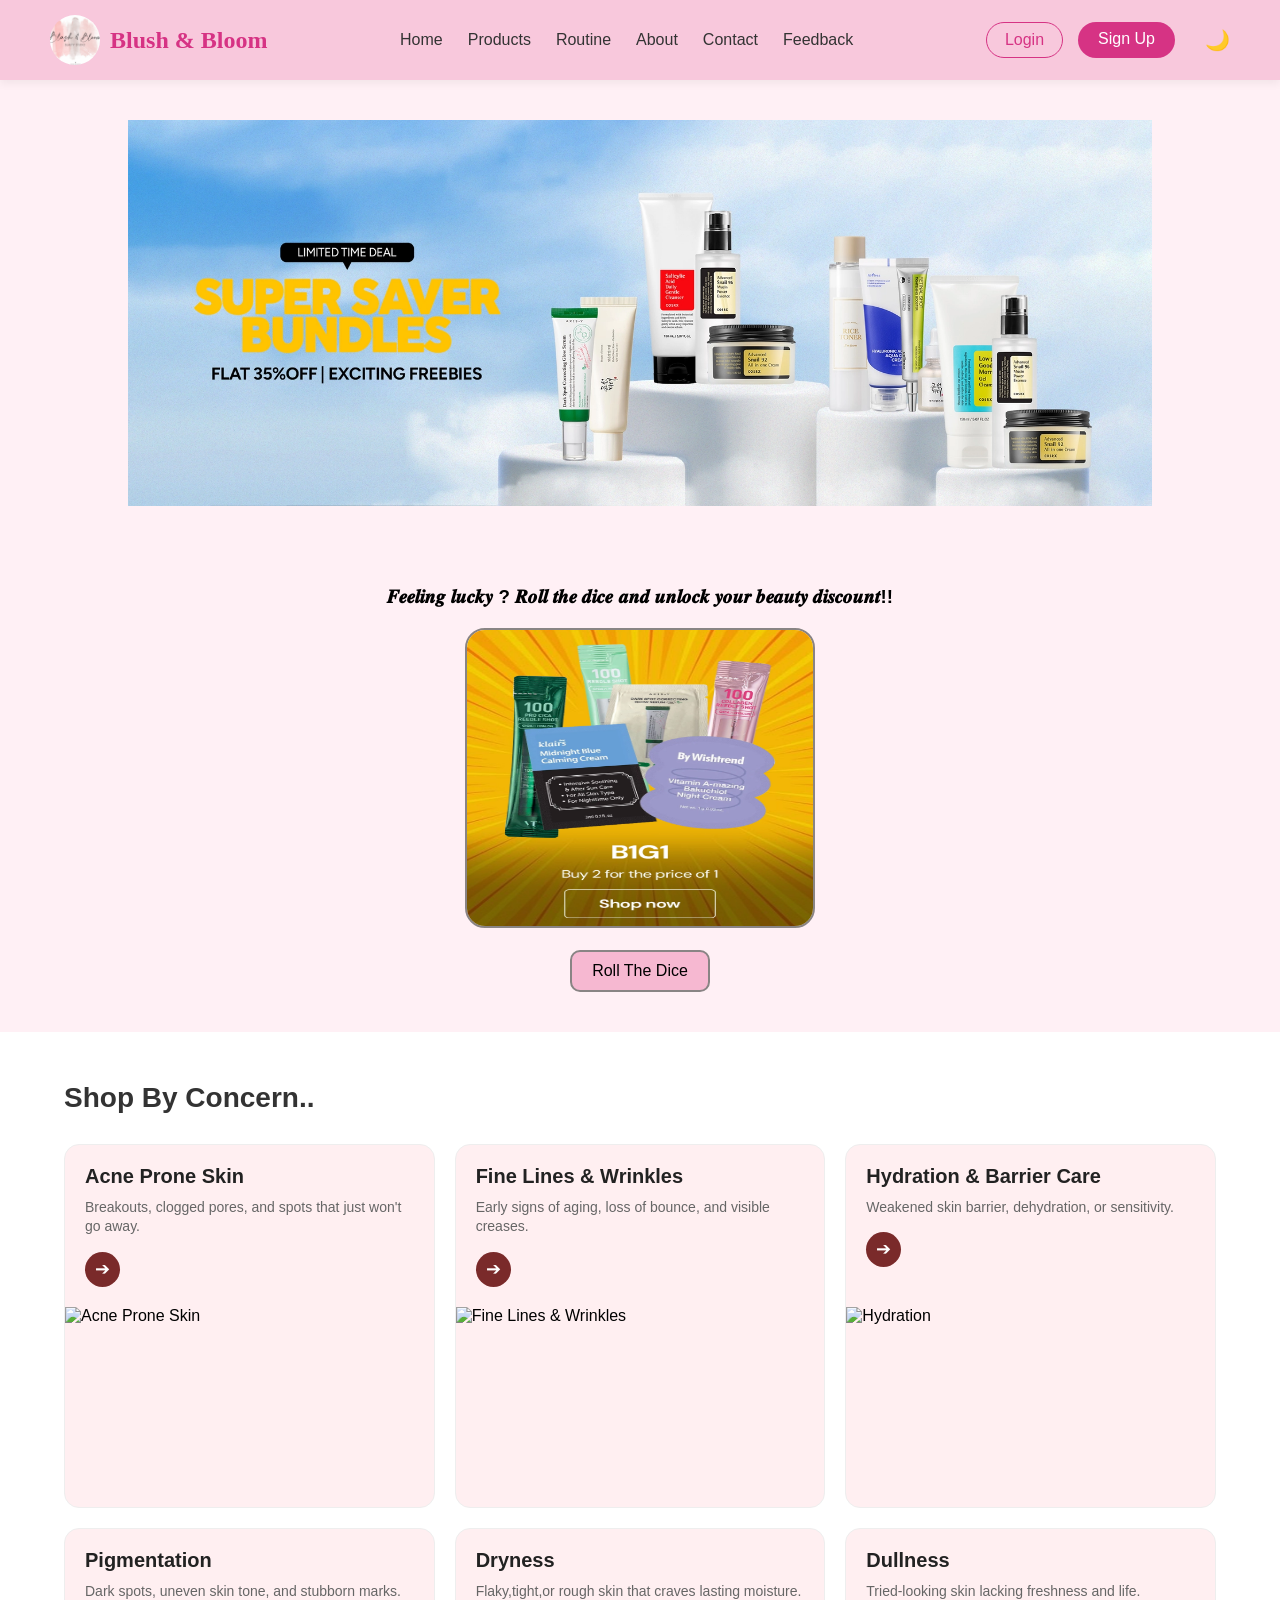
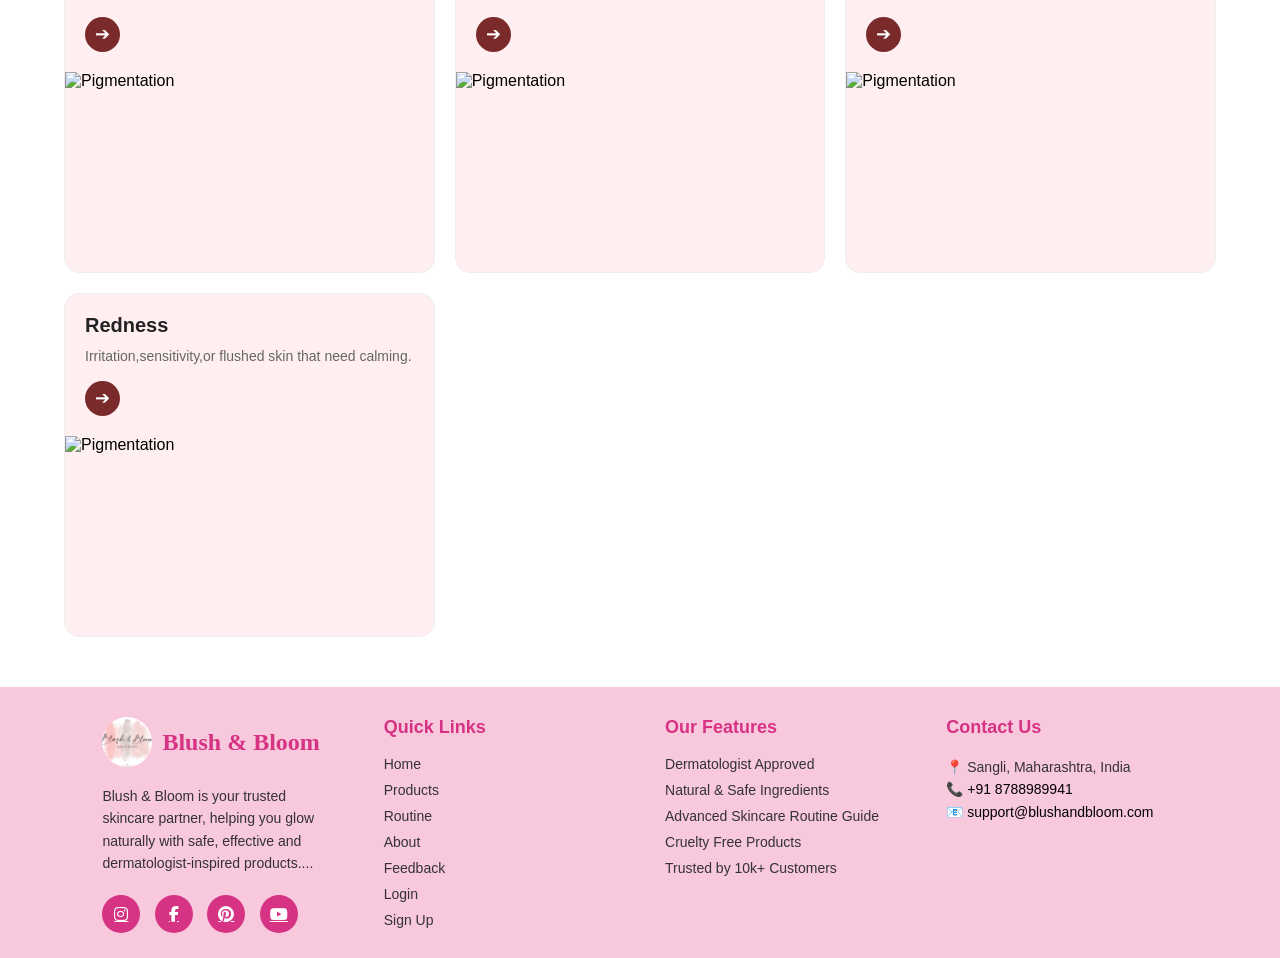
==== commit be1ddb28: "changes" ====
--- a/index.html
+++ b/index.html
@@ -87,7 +87,7 @@
     </div>
 
     <section class="shop-by-concern">
-        <h2 class="section-title">Shop By Concern</h2>
+        <h2 class="section-title">Shop By Concern..</h2>
 
         <div class="concern-container">
             <div class="concern-card">
@@ -174,13 +174,12 @@
 
                 <div class="social-icons">
 
-                    <a href="#"><i class="fab fa-instagram"></i></a>
-                    <a href="#"><i class="fab fa-facebook-f"></i></a>
-                    <a href="#"><i class="fab fa-pinterest"></i></a>
-                    <a href="#"><i class="fab fa-youtube"></i></a>
-                </div>
-            </div>
-
+                    <a href="https://www.instagram.com/?hl=en"><i class="fab fa-instagram"></i></a>
+                    <a href="https://www.facebook.com/"><i class="fab fa-facebook-f"></i></a>
+                    <a href="https://in.pinterest.com/"><i class="fab fa-pinterest"></i></a>
+                    <a href="https://www.youtube.com/"><i class="fab fa-youtube"></i></a>
+                </div>
+            </div>
 
             <div class="footer-col">
                 <h3>Quick Links</h3>
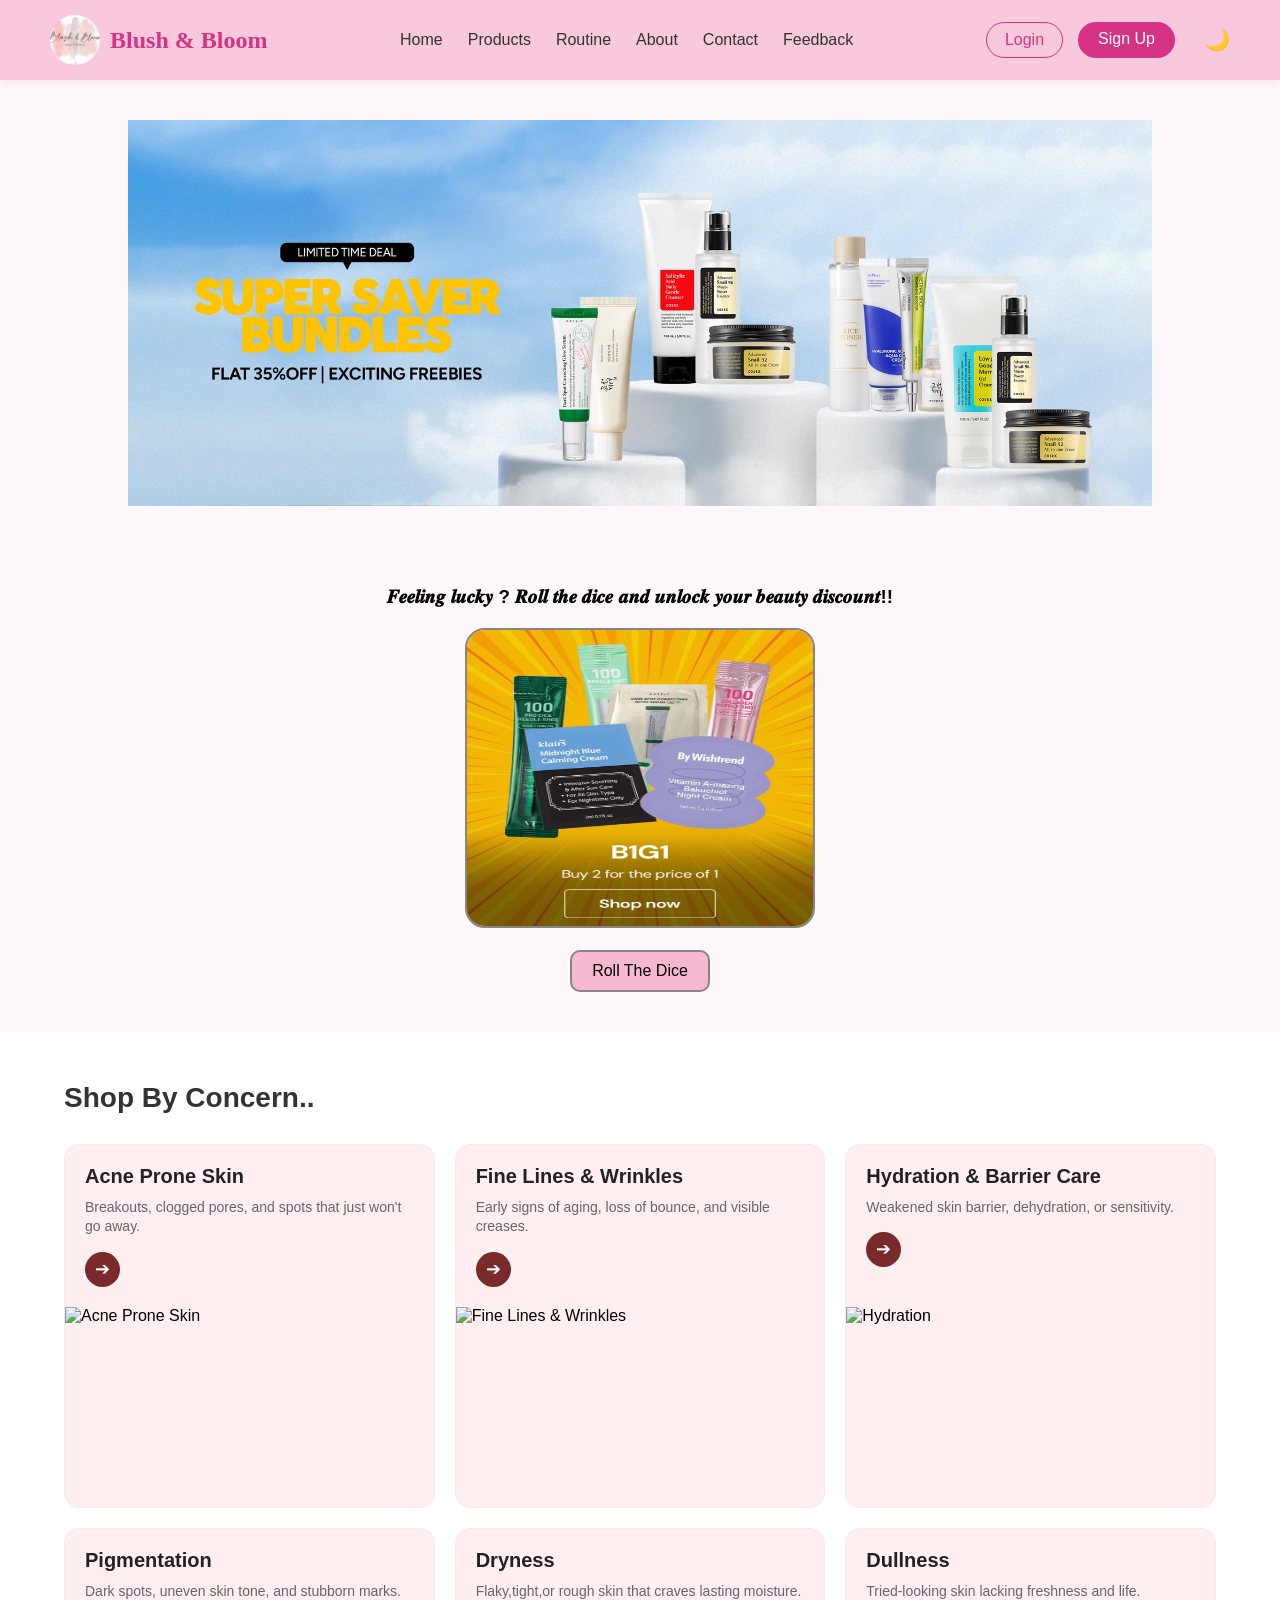
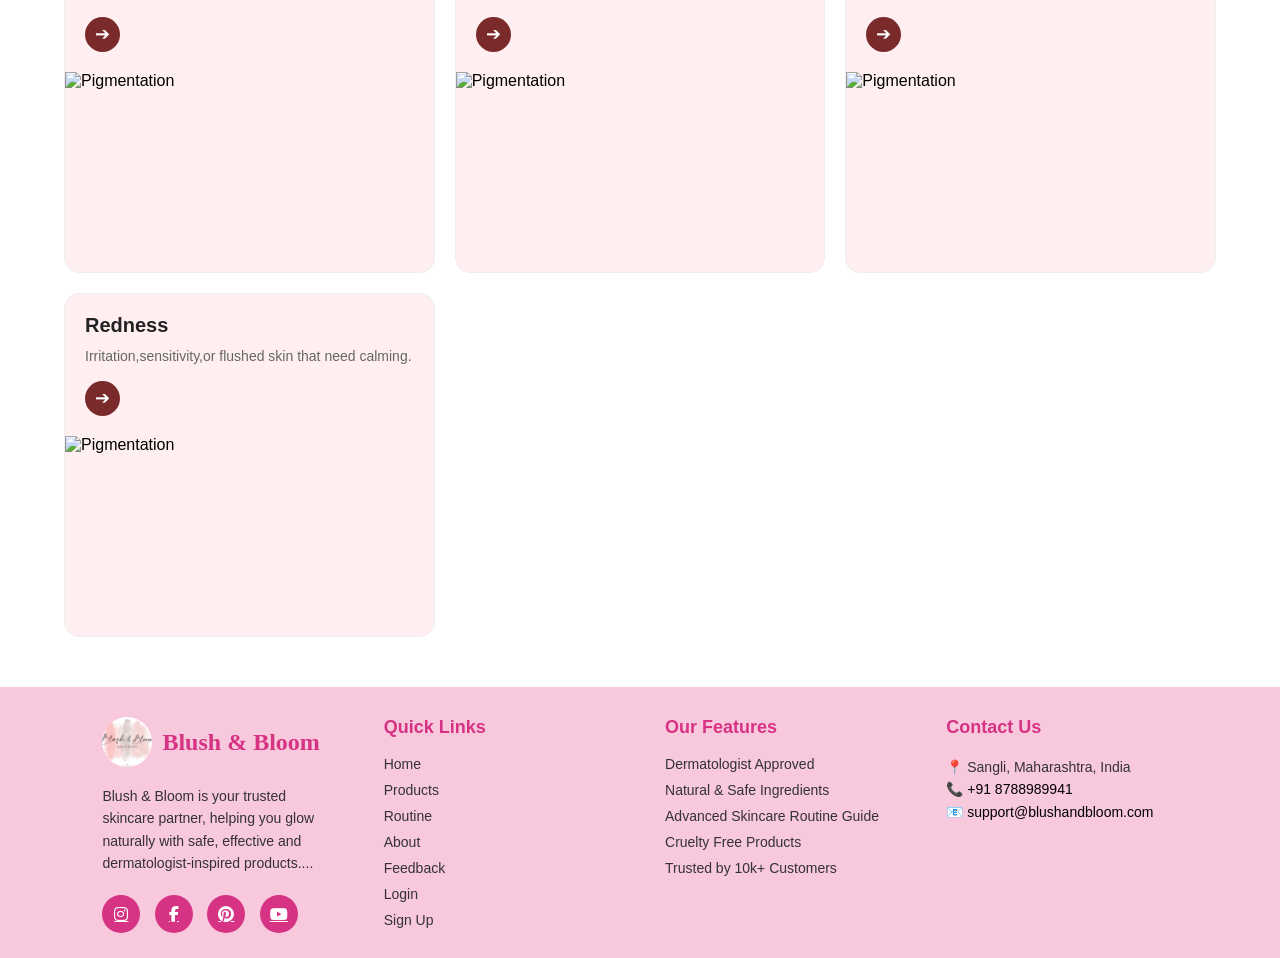
==== commit 26c6fc8d: "Merge branch 'SayaliPawar1312:main' into main" ====
--- a/index.html
+++ b/index.html
@@ -6,6 +6,7 @@
        <link rel="stylesheet" href="./css/navbar.css">
         <link rel="stylesheet" href="./css/footer.css">
     <link rel="stylesheet" href="https://cdnjs.cloudflare.com/ajax/libs/font-awesome/6.5.0/css/all.min.css">
+     <link rel="icon" href="../images/web.logo.png" type="image-logo">
 </head>
 <body>
     <nav class="navbar">
--- a/css/index.css
+++ b/css/index.css
@@ -308,3 +308,113 @@
     padding: 20px;
 }
 
+/* ===== TABLET SCREEN ===== */
+
+@media (max-width:992px){
+
+.navbar{
+flex-direction:column;
+align-items:center;
+padding:10px;
+}
+
+.nav-links{
+flex-direction:column;
+gap:12px;
+margin-top:10px;
+}
+
+.slider img{
+height:300px;
+}
+
+.cards{
+flex-wrap:wrap;
+justify-content:center;
+}
+
+.card{
+width:45%;
+margin:10px;
+}
+
+.product-container{
+grid-template-columns:repeat(2,1fr);
+gap:15px;
+}
+
+}
+
+@media (max-width:600px){
+
+.navbar{
+flex-direction:column;
+align-items:center;
+padding:10px;
+}
+
+.nav-links{
+flex-direction:column;
+gap:10px;
+}
+
+.search-bar{
+width:90%;
+margin-top:10px;
+}
+
+.slider img{
+height:200px;
+}
+
+.cards{
+flex-direction:column;
+align-items:center;
+}
+
+.card{
+width:90%;
+}
+
+.product-container{
+grid-template-columns:1fr;
+}
+
+}
+
+@media (max-width:768px){
+
+.footer-container{
+flex-direction:column;
+text-align:center;
+gap:20px;
+}
+
+.footer-section{
+width:100%;
+}
+
+.footer-section h3{
+margin-bottom:8px;
+}
+
+.footer-social{
+justify-content:center;
+margin-top:10px;
+}
+
+.footer-bottom{
+font-size:14px;
+padding-top:10px;
+}
+
+}
+
+html, body {
+    height: 100%;
+}
+
+body {
+    display: flex;
+    flex-direction: column;
+}
--- a/css/navbar.css
+++ b/css/navbar.css
@@ -0,0 +1,228 @@
+* {
+    margin: 0;
+    padding: 0;
+    box-sizing: border-box;
+}
+
+body {
+    font-family: Arial, sans-serif;
+    background-color: #fff8fb;
+}
+
+.logo {
+    font-size: 24px;
+    font-weight: bold;
+    color: #d63384;
+
+}
+
+body {
+    margin: 0;
+}
+
+.navbar {
+    display: flex;
+    justify-content: space-between;
+    align-items: center;
+    padding: 15px 50px;
+    background-color: #f8c8dc;
+    box-shadow: 0 4px 8px rgba(0, 0, 0, 0.05);
+    position: sticky;
+}
+
+.logo {
+    width: 50px;
+    height: 50px;
+    border-radius: 50%;
+    object-fit: cover;
+    margin-left: 0.001cm;
+}
+
+.nav-left {
+    display: flex;
+    align-items: center;
+    gap: 10px;
+}
+
+.logo {
+    width: 50px;
+    height: 50px;
+    border-radius: 50%;
+    object-fit: cover;
+}
+
+.brand {
+    font-family: serif;
+    color: #d63384;
+}
+
+.nav-links {
+    list-style: none;
+    display: flex;
+    gap: 25px;
+}
+
+.nav-links a {
+    text-decoration: none;
+    color: black;
+    font-weight: 500;
+}
+
+
+.nav-links {
+    list-style: none;
+    display: flex;
+    gap: 25px;
+}
+
+.nav-links li {
+    list-style: none;
+}
+
+.nav-links a {
+    text-decoration: none;
+    color: #333;
+    font-weight: 500;
+    transition: 0.3s;
+}
+
+.nav-links a:hover {
+    color: #d63384;
+}
+
+
+.auth-buttons {
+    display: flex;
+    gap: 15px;
+}
+
+.login-btn {
+    padding: 8px 18px;
+    border: 1px solid #d63384;
+    border-radius: 25px;
+    text-decoration: none;
+    color: #d63384;
+    transition: 0.3s;
+}
+
+.login-btn:hover {
+    background-color: #d63384;
+    color: white;
+}
+
+.signup-btn {
+    padding: 8px 20px;
+    background-color: #d63384;
+    color: white;
+    border-radius: 25px;
+    text-decoration: none;
+    transition: 0.3s;
+}
+
+.signup-btn:hover {
+    background-color: #b0256a;
+}
+
+.hero {
+    text-align: center;
+    padding: 100px 20px;
+}
+
+.hero h1 {
+    font-size: 36px;
+    color: #d63384;
+}
+
+.hero p {
+    margin-top: 10px;
+    font-size: 18px;
+    color: #555;
+}
+
+.hero {
+    flex: 1;
+}
+
+
+@media (max-width:768px){
+
+.navbar{
+flex-direction:column;
+align-items:center;
+padding:10px;
+}
+
+.nav-links{
+flex-direction:column;
+align-items:center;
+gap:12px;
+margin-top:10px;
+}
+
+.nav-links a{
+display:block;
+}
+
+.search-bar{
+width:90%;
+margin-top:10px;
+}
+
+.theme-toggle{
+margin-top:10px;
+}
+
+}
+
+@media (max-width:768px){
+
+.footer-container{
+flex-direction:column;
+text-align:center;
+gap:20px;
+}
+
+.footer-section{
+width:100%;
+}
+
+.footer-section h3{
+margin-bottom:8px;
+}
+
+.footer-social{
+justify-content:center;
+margin-top:10px;
+}
+
+.footer-bottom{
+font-size:14px;
+padding-top:10px;
+}
+
+}
+
+@media (max-width:768px){
+
+.navbar{
+flex-direction:column;
+align-items:center;
+padding:10px;
+}
+
+.nav-links{
+flex-direction:column;
+gap:10px;
+margin-top:10px;
+}
+
+.search-bar{
+width:90%;
+margin-top:10px;
+}
+
+.theme-toggle{
+margin-top:10px;
+}
+
+}
--- a/css/footer.css
+++ b/css/footer.css
@@ -83,15 +83,35 @@
     background-color: #b0256a;
     transform: translateY(-4px);
 }
+  
+@media (max-width:768px){
 
-@media (max-width: 768px) {
+.footer-container{
+flex-direction:column;
+text-align:center;
+gap:20px;
+}
 
-    .footer-container {
-        flex-direction: column;
-        text-align: center;
-    }
+.footer-section{
+width:100%;
+}
+
+.footer-section h3{
+margin-bottom:8px;
+}
+
+.footer-social{
+justify-content:center;
+margin-top:10px;
+}
+
+.footer-bottom{
+font-size:14px;
+padding-top:10px;
+}
 
 }
+
 html, body {
     height: 100%;
 }
